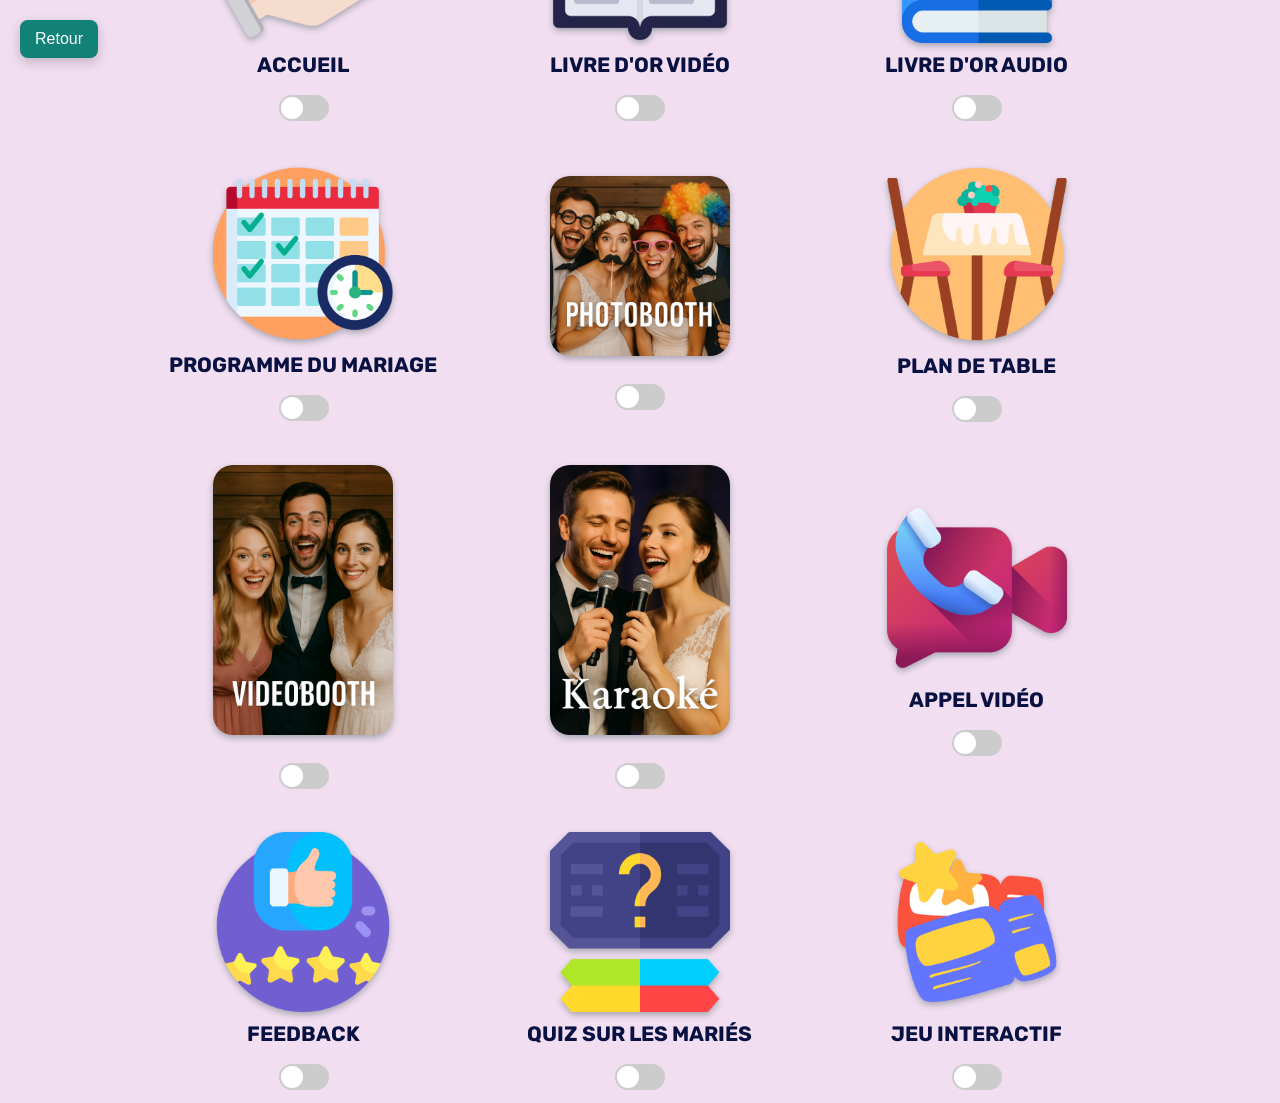
==== appli.html @ 7d237b03 "accueil partout" ====
<!DOCTYPE html>
<html lang="en">

<head>
    <meta charset="UTF-8">
    <meta name="viewport" content="width=device-width, initial-scale=1.0">
    <title>Applications</title>
    <!-- <link rel="stylesheet" href="./css/style_index.css"> -->
    <link rel="stylesheet" href="./css/style_appli.css">
    <link rel="stylesheet" href="./css/style_backbutton.css">
    <link href="https://fonts.googleapis.com/css2?family=Rubik:wght@400;600;700&display=swap" rel="stylesheet">
    <style>
        /* style_toggle.css */
    </style>
</head>

<body>

    <a class="back-button" href="index_hub.php" id="backbutton">
        Retour
    </a>
    <div class="container">
        <!-- Ligne du haut -->
        <div class="item">
            <a href="#" id="accueil-link" class="icon" target="_blank" data-module="accueil">
                <img src="./img/video-home.png" alt="Accueil">
                <h3>ACCUEIL</h3>
            </a>
            <input type="checkbox" class="toggle-switch" data-module="accueil" onchange="toggleModule(this)">
            <span class="status-label" id="status-accueil"></span>
        </div>
        <div class="item">
            <a href="https://vocalvideo.com/" id="option" class="icon" target="_blank" data-module="livreor">
                <img src="./img/livreor.png" alt="Livre d'or">
                <h3>LIVRE D'OR VIDÉO</h3>
            </a>
            <input type="checkbox" class="toggle-switch" data-module="livreor" onchange="toggleModule(this)">
            <span class="status-label" id="status-livreor"></span>
        </div>

        <div class="item">
            <a href="#" id="option" class="icon" target="_blank" data-module="livreoraudio">
                <img src="./img/livreoraudio.png" alt="Livre d'or audio">
                <h3>LIVRE D'OR AUDIO</h3>
            </a>
            <input type="checkbox" class="toggle-switch" data-module="livreoraudio" onchange="toggleModule(this)">
            <span class="status-label" id="status-livreoraudio"></span>
        </div>

        <div class="item">
            <a href="#" id="option" class="icon" target="_blank" data-module="programme">
                <img src="./img/timetable.png" alt="Programme">
                <h3>PROGRAMME DU MARIAGE</h3>
            </a>
            <input type="checkbox" class="toggle-switch" data-module="programme" onchange="toggleModule(this)">
            <span class="status-label" id="status-programme"></span>
        </div>


        <div class="item">
            <a href="https://www.simplebooth.com/" id="option" class="icon" target=" _blank" data-module="photo">
                <img src="./img/photobooth-ia.jpg" alt="Photobooth">
                <!-- <h3>PHOTOBOOTH</h3> -->
            </a>
            <input type="checkbox" class="toggle-switch" data-module="photo" onchange="toggleModule(this)">
            <span class="status-label" id="status-photo"></span>
        </div>

        <!-- Ligne du milieu -->
        <div class="item">
            <a href="#" id="option" class="icon" target="_blank" data-module="plan">
                <img src="./img/dinner-table.png" alt="Plan">
                <h3>PLAN DE TABLE</h3>
            </a>
            <input type="checkbox" class="toggle-switch" data-module="plan" onchange="toggleModule(this)">
            <span class="status-label" id="status-plan"></span>
        </div>

        <div class="item">
            <a href="https://www.loom.com/" id="option" class="icon" target="_blank" data-module="video">
                <img src="./img/videobooth-ia.jpg" alt="Videobooth">
                <!-- <h3>VIDEOBOOTH</h3> -->
            </a>
            <input type="checkbox" class="toggle-switch" data-module="video" onchange="toggleModule(this)">
            <span class="status-label" id="status-video"></span>
        </div>

        <div class="item">
            <a href="https://www.karafun.fr/" id="option" class="icon" target="_blank" data-module="karaoke">
                <img src="./img/karaoke-ia.jpg" alt="Karaoke">
                <!-- <h3>KARAOKE</h3> -->
            </a>
            <input type="checkbox" class="toggle-switch" data-module="karaoke" onchange="toggleModule(this)">
            <span class="status-label" id="status-karaoke"></span>
        </div>
        <!-- Ligne du bas -->
        <div class="item">
            <a href="https://www.zoom.com/fr" id="option" class="icon" target="_blank" data-module="facetime">
                <img src="./img/facetime.png" alt="facetime">
                <h3>APPEL VIDÉO</h3>
            </a>
            <input type="checkbox" class="toggle-switch" data-module="facetime" onchange="toggleModule(this)">
            <span class="status-label" id="status-facetime"></span>
        </div>

        <div class="item">
            <a href="https://www.slido.com/fr" id="option" class="icon" target="_blank" data-module="feedback">
                <img src="./img/feedback.png" alt="Feedback">
                <h3>FEEDBACK</h3>
            </a>
            <input type="checkbox" class="toggle-switch" data-module="feedback" onchange="toggleModule(this)">
            <span class="status-label" id="status-feedback"></span>
        </div>

        <div class="item">
            <a href="#" id="option" class="icon" target="_blank" data-module="quiz">
                <img src="./img/quiz.png" alt="Quiz">
                <h3>QUIZ SUR LES MARIÉS</h3>
            </a>
            <input type="checkbox" class="toggle-switch" data-module="quiz" onchange="toggleModule(this)">
            <span class="status-label" id="status-quiz"></span>
        </div>

        <div class="item">
            <a href="#" id="option" class="icon" target="_blank" data-module="tombola">
                <img src="./img/tombola.png" alt="Spin">
                <h3>JEU INTERACTIF</h3>
            </a>
            <input type="checkbox" class="toggle-switch" data-module="tombola" onchange="toggleModule(this)">
            <span class="status-label" id="status-tombola"></span>
        </div>
    </div>

    <script src="./js/scriptDisabled.js"></script>
</body>

</html>
---- css/style_index.css ----
body {
    display: flex;
    height: 100vh;
    margin: 0;
    justify-content: center;
    align-items: center;
    background: #e6f7f5;
    font-family: 'Segoe UI', Tahoma, Geneva, Verdana, sans-serif;
}

.container {
    display: grid;
    grid-template-columns: repeat(2, 300px);
    grid-template-rows: repeat(2, 300px);
    gap: 40px;
    width: max-content;
    padding: 20px 0;
    justify-content: center;
    padding-top: 100px;
}


.icon {
    position: relative;
    /* pour positionner le pseudo-élément */
    overflow: hidden;
    /* pour ne pas que la brillance dépasse */
    background: white;
    border-radius: 20px;
    box-shadow: 0 8px 20px rgba(18, 130, 119, 0.15);
    text-align: center;
    padding: 20px;
    transition: transform 0.3s ease, box-shadow 0.3s ease;
    cursor: pointer;
    user-select: none;
    display: flex;
    flex-direction: column;
    justify-content: center;
    align-items: center;
    width: 300px;
    height: 300px;
    box-sizing: border-box;
}

/* Éclat lumineux animé */
.icon::after {
    content: '';
    position: absolute;
    top: -50%;
    left: -50%;
    width: 200%;
    height: 200%;
    background: linear-gradient(120deg,
            rgba(255, 255, 255, 0) 0%,
            rgba(255, 255, 255, 0.2) 50%,
            rgba(255, 255, 255, 0) 100%);
    transform: rotate(25deg);
    animation: shimmer 3s infinite;
    pointer-events: none;
    /* pour ne pas bloquer les clics */
}

@keyframes shimmer {
    0% {
        transform: translateX(-100%) rotate(25deg);
    }

    100% {
        transform: translateX(100%) rotate(25deg);
    }
}



.icon {
    background: white;
    border-radius: 20px;
    box-shadow: 0 8px 20px rgba(18, 130, 119, 0.15);
    text-align: center;
    padding: 20px;
    transition: transform 0.3s ease, box-shadow 0.3s ease;
    cursor: pointer;
    user-select: none;
    display: flex;
    flex-direction: column;
    justify-content: center;
    align-items: center;
    width: 300px;
    height: 300px;
    box-sizing: border-box;
}

.icon:hover {
    transform: translateY(-10px);
    opacity : 0.94;
    box-shadow: 0 20px 40px rgba(18, 130, 119, 0.3);
}

.icon img {
    width: 250px;
    height: auto;
    object-fit: contain;
    margin-bottom: 10px;
    filter: drop-shadow(0 3px 3px rgba(0, 41, 37, 0.3));
    border-radius: 20px;
}

.icon h3 {
    font-weight: 700;
    font-size: 1.3rem;
    color: #128277;
    margin: 0;
}

#wedding,
#bapteme,
#company,
#birthday,
#video-chat,
#karaoke,
#photobooth,
#videobooth {
    text-decoration: none;
    display: flex;
    color: inherit;
    width: 100%;
    height: 100%;
}


#admin-access {
    position: fixed;
    bottom: 10px;
    right: 10px;
}

#admin-access button {
    background-color: #c3c8ce;
    font-family: 'Rubik', sans-serif;
    font-size: 0.7rem;
    border: 2px solid #494d50;
    /* bordure douce */
    border-radius: 8px;
    box-shadow: 0 4px 8px rgba(122, 138, 153, 0.4);
    /* ombre portée légère */
    padding: 6px 12px;
    cursor: pointer;
}

#toplink {
    position: absolute;
    top: 20px;
    width: 100%;
    text-align: center;
    z-index: 10;
}

#toplink a {
    font-size: 1rem;
    font-weight: 600;
    color: #128277;
    text-decoration: none;
    background-color: #ffffff;
    border: 2px solid #128277;
    padding: 10px 20px;
    border-radius: 12px;
    box-shadow: 0 4px 8px rgba(18, 130, 119, 0.2);
    transition: background-color 0.3s ease, color 0.3s ease;
}

#toplink a:hover {
    background-color: #128277;
    color: #ffffff;
}

a.disabled {
    pointer-events: none;
    opacity: 0.4;
    filter: grayscale(100%);
    cursor: not-allowed;
    transform: none;
}
---- css/style_appli.css ----
body {
    display: flex;
    height: 100vh;
    margin: 0;
    justify-content: center;
    align-items: center;
    font-family: 'Segoe UI', Tahoma, Geneva, Verdana, sans-serif;
    position: relative;
    overflow: auto;
    /* scroll si dépassement vertical */
    background: #f1def0;
    padding: 20px;
    /* pour ne pas coller aux bords */
}

.container {
    display: grid;
    grid-template-columns: repeat(3, 1fr);
    /* 3 colonnes */
    grid-auto-rows: auto;
    gap: 25px 30px;
    /* espace vertical et horizontal */
    padding: 10px;
    justify-content: center;
    align-items: center;
    max-width: 1000px;
    /* max largeur pour éviter étirement */
    width: 100%;
    box-sizing: border-box;
}

/* Contenu de chaque cellule */
.item {
    display: flex;
    flex-direction: column;
    justify-content: center;
    align-items: center;
    position: relative;
}

/* Style des icônes */
.icon {
    background: none;
    border-radius: 20px;
    text-align: center;
    padding: 15px;
    transition: transform 0.3s ease, box-shadow 0.3s ease;
    cursor: pointer;
    user-select: none;
    display: flex;
    flex-direction: column;
    justify-content: center;
    align-items: center;
    width: 220px;
    /* largeur réduite */
    height: 220px;
    /* hauteur réduite */
    box-sizing: border-box;
}

.icon:hover {
    transform: scale(1.05);
}

.icon img {
    width: 180px;
    /* réduit proportionnellement */
    height: auto;
    object-fit: contain;
    margin-bottom: 10px;
    filter: drop-shadow(0 3px 3px rgba(0, 41, 37, 0.3));
    border-radius: 20px;
    animation: float 3s ease-in-out infinite;
}

@keyframes float {
    0% {
        transform: translateY(0) rotate(0deg);
    }

    50% {
        transform: translateY(-5px) rotate(1deg);
    }

    100% {
        transform: translateY(0) rotate(0deg);
    }
}

.icon h3 {
    font-weight: 700;
    font-size: 1.3rem;
    color: #081141;
    margin: 0;
    font-family: 'Rubik', sans-serif;
    text-align: center;
}

#option,
#accueil-link {
    text-decoration: none;
    display: flex;
    color: inherit;
    width: 100%;
    height: 100%;
}

.tick {
    position: absolute;
    top: 10px;
    width: 24px;
    height: 24px;
    background-image: url('../img/tick.png');
    /* une image tick verte transparente */
    background-size: contain;
    background-repeat: no-repeat;
    display: none;
    /* caché par défaut */
}

.item {
    position: relative;
    /* important pour positionner le tick par rapport à l’item */
}

.tick-left {
    left: 10px;
}

.tick-right {
    right: 10px;
}

a.clicked {
    pointer-events: none;
    /* Désactive les clics */
    opacity: 0.6;
    /* Atténue visuellement */
    cursor: default;
    /* Change le curseur */
    filter: grayscale(70%);
    /* Optionnel : effet désactivé */
    transform: scale(0.98);
    /* Optionnel : léger effet de clic */
}

.switch {
    position: relative;
    display: inline-block;
    width: 50px;
    height: 25px;
}

.switch input {
    opacity: 0;
    width: 0;
    height: 0;
}

.slider {
    position: absolute;
    cursor: pointer;
    top: 0;
    left: 0;
    right: 0;
    bottom: 0;
    background-color: #ccc;
    transition: .3s;
    border-radius: 25px;
}

.slider:before {
    position: absolute;
    content: "";
    height: 19px;
    width: 19px;
    left: 3px;
    bottom: 3px;
    background-color: white;
    transition: .3s;
    border-radius: 50%;
}

input:checked+.slider {
    background-color: #4CAF50;
}

input:checked+.slider:before {
    transform: translateX(24px);
}

.status-label {
    font-size: 0.9em;
    font-weight: bold;
}

a.disabled {
    pointer-events: none;
    opacity: 0.4;
    filter: grayscale(100%);
    cursor: not-allowed;
    transform: none;
}


.toggle-container {
    display: flex;
    align-items: center;
    gap: 10px;
    margin-top: 10px;
}

.toggle-switch {
    position: relative;
    width: 50px;
    height: 26px;
    -webkit-appearance: none;
    -moz-appearance: none;
    appearance: none;
    background: #ccc;
    outline: none;
    border-radius: 30px;
    transition: background 0.3s;
    cursor: pointer;
}

.toggle-switch:checked {
    background: #4CAF50;
}

.toggle-switch::before {
    content: "";
    position: absolute;
    width: 22px;
    height: 22px;
    border-radius: 50%;
    top: 2px;
    left: 2px;
    background: white;
    transition: transform 0.3s;
}

.toggle-switch:checked::before {
    transform: translateX(24px);
}
---- css/style_backbutton.css ----
.back-button {
    position: absolute;
    top: 20px;
    left: 20px;
    background-color: #128277;
    color: white;
    border: none;
    padding: 10px 15px;
    font-size: 16px;
    border-radius: 8px;
    cursor: pointer;
    display: flex;
    align-items: center;
    gap: 8px;
    box-shadow: 0 4px 12px rgba(0, 0, 0, 0.2);
    transition: background-color 0.3s ease;
    text-decoration: none;
}

.back-button:hover {
    background-color: #0e6658;
}
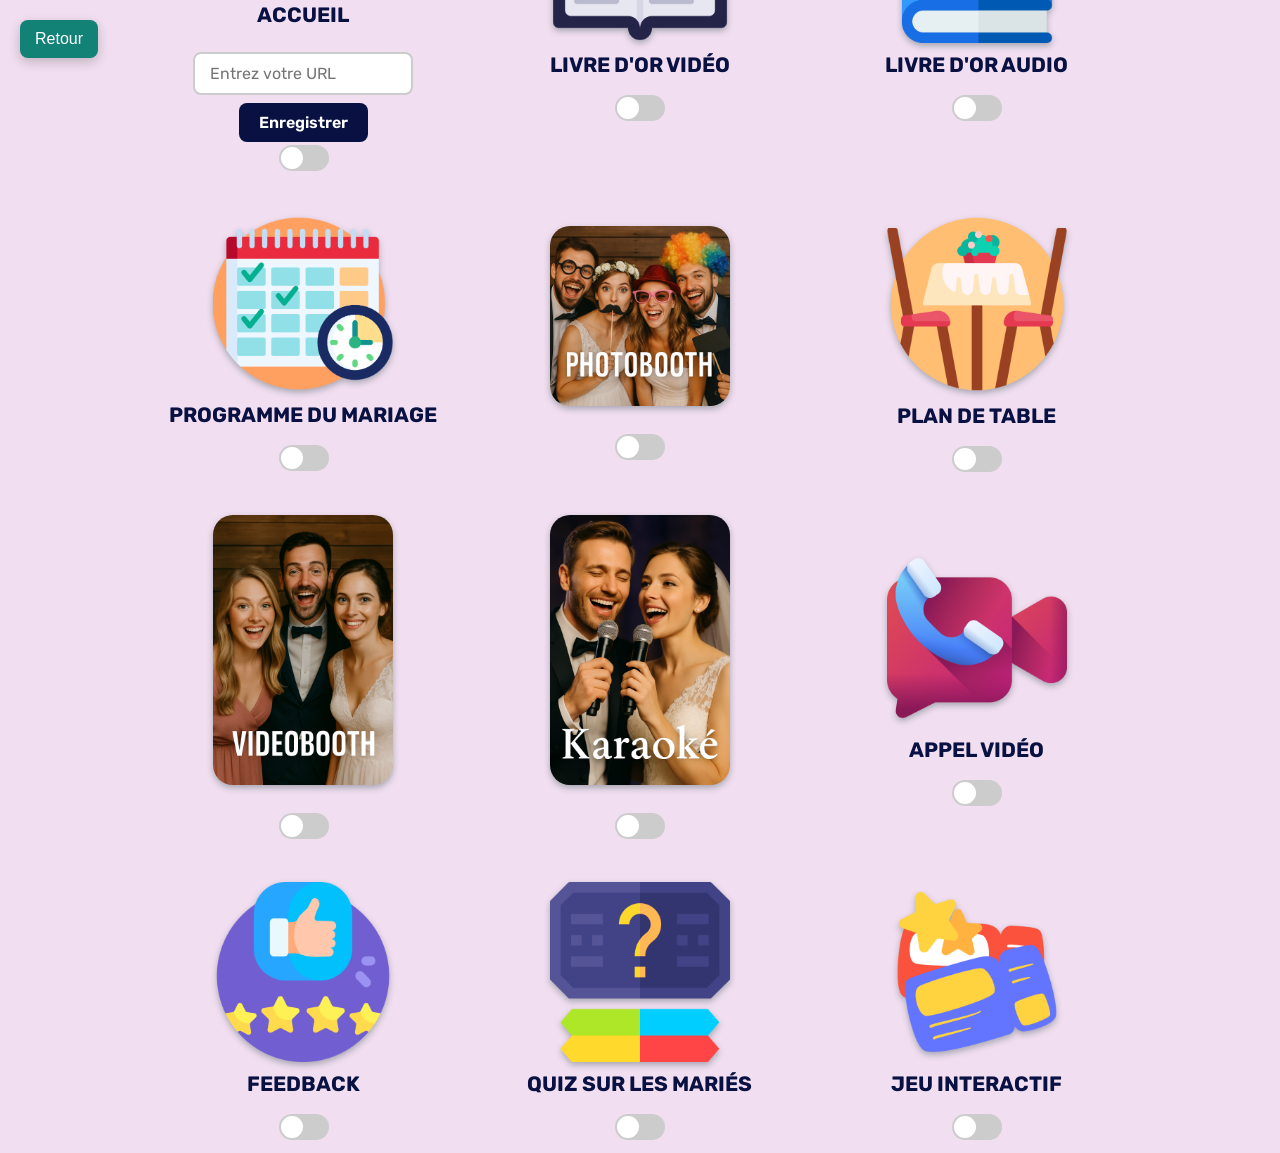
==== commit cd8cbb2d: "url dynamique" ====
--- a/appli.html
+++ b/appli.html
@@ -26,6 +26,9 @@
                 <img src="./img/video-home.png" alt="Accueil">
                 <h3>ACCUEIL</h3>
             </a>
+            <!-- Input pour changer dynamiquement le lien -->
+            <input type="text" id="input-url" placeholder="Entrez votre URL" oninput="updateAccueilLink(this)" />
+            <button id="save-btn">Enregistrer</button>
             <input type="checkbox" class="toggle-switch" data-module="accueil" onchange="toggleModule(this)">
             <span class="status-label" id="status-accueil"></span>
         </div>
@@ -132,6 +135,8 @@
     </div>
 
     <script src="./js/scriptDisabled.js"></script>
+    <script src="./js/scriptURLFront.js"></script>
+    <script src="./js/scriptURLBack.js"></script>
 </body>
 
 </html>
--- a/css/style_appli.css
+++ b/css/style_appli.css
@@ -242,4 +242,46 @@
 
 .toggle-switch:checked::before {
     transform: translateX(24px);
+}
+
+#input-url {
+    padding: 10px 15px;
+    width: 220px;
+    font-size: 1rem;
+    border: 2px solid #ccc;
+    border-radius: 8px;
+    outline: none;
+    transition: border-color 0.3s, box-shadow 0.3s;
+    font-family: 'Rubik', sans-serif;
+    margin-top: 10px;
+    margin-bottom: 8px;
+    box-sizing: border-box;
+}
+
+#input-url:focus {
+    border-color: #081141;
+    box-shadow: 0 0 6px rgba(8, 17, 65, 0.3);
+}
+
+#save-btn {
+    padding: 10px 20px;
+    font-size: 1rem;
+    font-weight: 600;
+    color: white;
+    background-color: #081141;
+    border: none;
+    border-radius: 8px;
+    cursor: pointer;
+    transition: background-color 0.3s, transform 0.2s;
+    font-family: 'Rubik', sans-serif;
+}
+
+#save-btn:hover {
+    background-color: #293271;
+    transform: translateY(-2px);
+}
+
+#save-btn:active {
+    transform: scale(0.98);
+    background-color: #1b1f4a;
 }
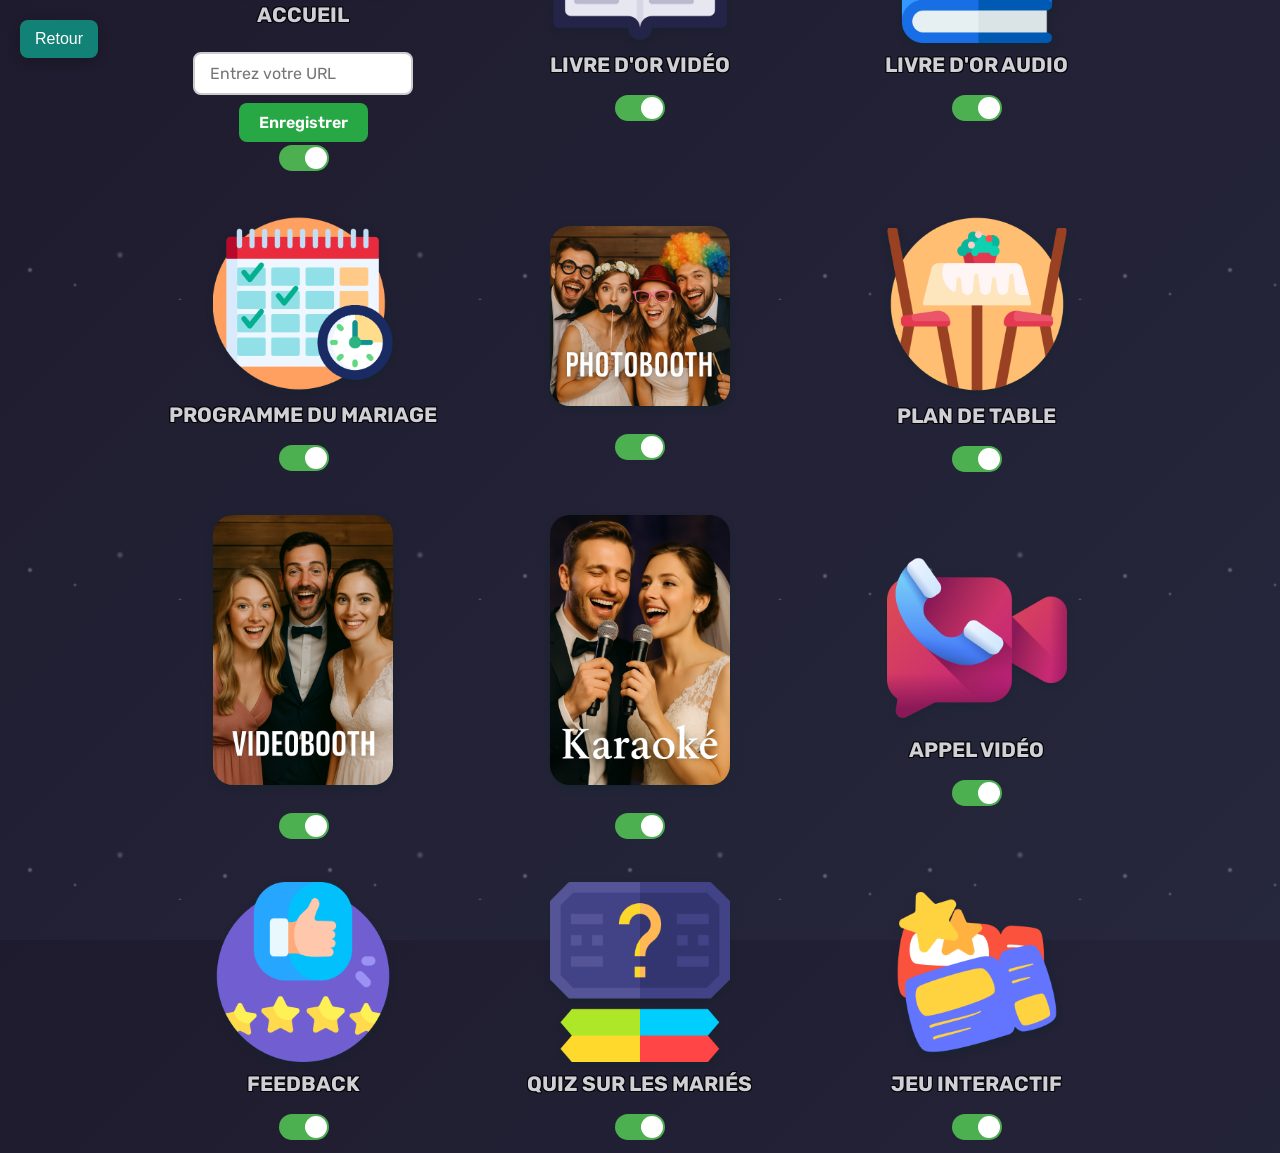
==== commit 1e53818a: "cohérence entre url save btn et checkbox" ====
--- a/appli.html
+++ b/appli.html
@@ -27,8 +27,9 @@
                 <h3>ACCUEIL</h3>
             </a>
             <!-- Input pour changer dynamiquement le lien -->
-            <input type="text" id="input-url" placeholder="Entrez votre URL" oninput="updateAccueilLink(this)" />
-            <button id="save-btn">Enregistrer</button>
+            <input type="text" class="input-url" data-module="accueil" placeholder="Entrez votre URL"
+                oninput="updateAccueilLink(this)" />
+            <button class="save-btn" data-module="accueil">Enregistrer</button>
             <input type="checkbox" class="toggle-switch" data-module="accueil" onchange="toggleModule(this)">
             <span class="status-label" id="status-accueil"></span>
         </div>
--- a/css/style_index.css
+++ b/css/style_index.css
@@ -1,36 +1,82 @@
+/* style_index.css */
+
 body {
     display: flex;
     height: 100vh;
     margin: 0;
     justify-content: center;
     align-items: center;
-    background: #e6f7f5;
     font-family: 'Segoe UI', Tahoma, Geneva, Verdana, sans-serif;
+    position: relative;
+    overflow: hidden;
+    background: linear-gradient(90deg, #0a0a0a 0%, #1a1a1a 25%, #0a0a0a 50%, #1a1a1a 75%, #0a0a0a 100%);
+    background-size: 200% 100%;
+    animation: moveBg 10s linear infinite;
+}
+
+/* Animation du dégradé */
+@keyframes moveBg {
+    0% {
+        background-position: 0% 100%;
+    }
+
+    100% {
+        background-position: 0% 0%;
+    }
+}
+
+
+/* Particules scintillantes en fond */
+body::before {
+    content: '';
+    position: absolute;
+    top: 0;
+    left: 0;
+    right: 0;
+    bottom: 0;
+    pointer-events: none;
+    z-index: 0;
+    opacity: 0.5;
+    background-image:
+        radial-gradient(3px 3px at 10% 90%, rgba(255, 255, 255, 0.6), transparent),
+        radial-gradient(2px 2px at 25% 95%, rgba(255, 255, 255, 0.5), transparent),
+        radial-gradient(4px 4px at 40% 85%, rgba(255, 255, 255, 0.4), transparent),
+        radial-gradient(2px 2px at 60% 100%, rgba(255, 255, 255, 0.6), transparent),
+        radial-gradient(3px 3px at 75% 92%, rgba(255, 255, 255, 0.5), transparent),
+        radial-gradient(2px 2px at 90% 98%, rgba(255, 255, 255, 0.7), transparent);
+    background-repeat: repeat;
+    background-size: 300px 300px;
+    animation: sparkle 15s linear infinite;
+}
+
+@keyframes sparkle {
+    0% {
+        transform: translateY(100px);
+    }
+
+    100% {
+        transform: translateY(-200px);
+    }
 }
 
 .container {
     display: grid;
     grid-template-columns: repeat(2, 300px);
     grid-template-rows: repeat(2, 300px);
-    gap: 40px;
+    gap: 100px;
+    padding-top: 100px;
+    justify-content: center;
     width: max-content;
-    padding: 20px 0;
-    justify-content: center;
-    padding-top: 100px;
+    margin: 0 auto;
 }
 
-
+/* Suppression du fond blanc et de la brillance */
 .icon {
-    position: relative;
-    /* pour positionner le pseudo-élément */
-    overflow: hidden;
-    /* pour ne pas que la brillance dépasse */
-    background: white;
+    background: none;
     border-radius: 20px;
-    box-shadow: 0 8px 20px rgba(18, 130, 119, 0.15);
     text-align: center;
     padding: 20px;
-    transition: transform 0.3s ease, box-shadow 0.3s ease;
+    transition: transform 0.3s ease;
     cursor: pointer;
     user-select: none;
     display: flex;
@@ -40,62 +86,15 @@
     width: 300px;
     height: 300px;
     box-sizing: border-box;
-}
-
-/* Éclat lumineux animé */
-.icon::after {
-    content: '';
-    position: absolute;
-    top: -50%;
-    left: -50%;
-    width: 200%;
-    height: 200%;
-    background: linear-gradient(120deg,
-            rgba(255, 255, 255, 0) 0%,
-            rgba(255, 255, 255, 0.2) 50%,
-            rgba(255, 255, 255, 0) 100%);
-    transform: rotate(25deg);
-    animation: shimmer 3s infinite;
-    pointer-events: none;
-    /* pour ne pas bloquer les clics */
-}
-
-@keyframes shimmer {
-    0% {
-        transform: translateX(-100%) rotate(25deg);
-    }
-
-    100% {
-        transform: translateX(100%) rotate(25deg);
-    }
-}
-
-
-
-.icon {
-    background: white;
-    border-radius: 20px;
-    box-shadow: 0 8px 20px rgba(18, 130, 119, 0.15);
-    text-align: center;
-    padding: 20px;
-    transition: transform 0.3s ease, box-shadow 0.3s ease;
-    cursor: pointer;
-    user-select: none;
-    display: flex;
-    flex-direction: column;
-    justify-content: center;
-    align-items: center;
-    width: 300px;
-    height: 300px;
-    box-sizing: border-box;
+    position: relative;
 }
 
 .icon:hover {
-    transform: translateY(-10px);
-    opacity : 0.94;
-    box-shadow: 0 20px 40px rgba(18, 130, 119, 0.3);
+    transform: scale(1.05);
+    opacity: 0.94;
 }
 
+/* Images avec effet flottant */
 .icon img {
     width: 250px;
     height: auto;
@@ -103,48 +102,44 @@
     margin-bottom: 10px;
     filter: drop-shadow(0 3px 3px rgba(0, 41, 37, 0.3));
     border-radius: 20px;
+    animation: float 3s ease-in-out infinite;
 }
 
+/* Animation de flottement */
+@keyframes float {
+    0% {
+        transform: translateY(0) rotate(0deg);
+    }
+
+    50% {
+        transform: translateY(-5px) rotate(1deg);
+    }
+
+    100% {
+        transform: translateY(0) rotate(0deg);
+    }
+}
+
+/* Texte lisible avec ombre portée */
 .icon h3 {
     font-weight: 700;
     font-size: 1.3rem;
-    color: #128277;
+    color: #eeeeee;
     margin: 0;
+    font-family: 'Rubik', sans-serif;
+    text-align: center;
 }
 
+/* Liens pleins */
 #wedding,
 #bapteme,
 #company,
-#birthday,
-#video-chat,
-#karaoke,
-#photobooth,
-#videobooth {
+#birthday {
     text-decoration: none;
     display: flex;
     color: inherit;
     width: 100%;
     height: 100%;
-}
-
-
-#admin-access {
-    position: fixed;
-    bottom: 10px;
-    right: 10px;
-}
-
-#admin-access button {
-    background-color: #c3c8ce;
-    font-family: 'Rubik', sans-serif;
-    font-size: 0.7rem;
-    border: 2px solid #494d50;
-    /* bordure douce */
-    border-radius: 8px;
-    box-shadow: 0 4px 8px rgba(122, 138, 153, 0.4);
-    /* ombre portée légère */
-    padding: 6px 12px;
-    cursor: pointer;
 }
 
 #toplink {
@@ -158,10 +153,10 @@
 #toplink a {
     font-size: 1rem;
     font-weight: 600;
-    color: #128277;
+    color: #000000;
     text-decoration: none;
     background-color: #ffffff;
-    border: 2px solid #128277;
+    border: 2px solid #000000;
     padding: 10px 20px;
     border-radius: 12px;
     box-shadow: 0 4px 8px rgba(18, 130, 119, 0.2);
@@ -169,14 +164,6 @@
 }
 
 #toplink a:hover {
-    background-color: #128277;
+    background-color: #000000;
     color: #ffffff;
-}
-
-a.disabled {
-    pointer-events: none;
-    opacity: 0.4;
-    filter: grayscale(100%);
-    cursor: not-allowed;
-    transform: none;
 }
--- a/css/style_appli.css
+++ b/css/style_appli.css
@@ -6,11 +6,57 @@
     align-items: center;
     font-family: 'Segoe UI', Tahoma, Geneva, Verdana, sans-serif;
     position: relative;
-    overflow: auto;
-    /* scroll si dépassement vertical */
-    background: #f1def0;
+    overflow: hidden;
+    background: linear-gradient(135deg, #1f1b2e, #2a2f45);
     padding: 20px;
     /* pour ne pas coller aux bords */
+    background-size: 200% 100%;
+    animation: moveBg 10s linear infinite;
+}
+
+/* Animation du dégradé */
+@keyframes moveBg {
+    0% {
+        background-position: 0% 100%;
+    }
+
+    100% {
+        background-position: 0% 0%;
+    }
+}
+
+
+/* Particules scintillantes en fond */
+body::before {
+    content: '';
+    position: absolute;
+    top: 0;
+    left: 0;
+    right: 0;
+    bottom: 0;
+    pointer-events: none;
+    z-index: 0;
+    opacity: 0.5;
+    background-image:
+        radial-gradient(3px 3px at 10% 90%, rgba(255, 255, 255, 0.7), transparent),
+        radial-gradient(2px 2px at 25% 95%, rgba(255, 255, 255, 0.6), transparent),
+        radial-gradient(4px 4px at 40% 85%, rgba(255, 255, 255, 0.5), transparent),
+        radial-gradient(2px 2px at 60% 100%, rgba(255, 255, 255, 0.6), transparent),
+        radial-gradient(3px 3px at 75% 92%, rgba(255, 255, 255, 0.7), transparent),
+        radial-gradient(2px 2px at 90% 98%, rgba(255, 255, 255, 0.6), transparent);
+    background-repeat: repeat;
+    background-size: 300px 300px;
+    animation: sparkle 15s linear infinite;
+}
+
+@keyframes sparkle {
+    0% {
+        transform: translateY(100px);
+    }
+
+    100% {
+        transform: translateY(-200px);
+    }
 }
 
 .container {
@@ -90,10 +136,16 @@
 .icon h3 {
     font-weight: 700;
     font-size: 1.3rem;
-    color: #081141;
+    color: #eeeef1;
     margin: 0;
     font-family: 'Rubik', sans-serif;
     text-align: center;
+    text-shadow:
+        -1px -1px 0 #000,
+        1px -1px 0 #000,
+        -1px 1px 0 #000,
+        1px 1px 0 #000;
+    opacity: 0.85;
 }
 
 #option,
@@ -194,6 +246,8 @@
     font-weight: bold;
 }
 
+input.disabled,
+button.disabled,
 a.disabled {
     pointer-events: none;
     opacity: 0.4;
@@ -244,7 +298,7 @@
     transform: translateX(24px);
 }
 
-#input-url {
+.input-url {
     padding: 10px 15px;
     width: 220px;
     font-size: 1rem;
@@ -258,17 +312,17 @@
     box-sizing: border-box;
 }
 
-#input-url:focus {
+.input-url:focus {
     border-color: #081141;
     box-shadow: 0 0 6px rgba(8, 17, 65, 0.3);
 }
 
-#save-btn {
+.save-btn {
     padding: 10px 20px;
     font-size: 1rem;
     font-weight: 600;
     color: white;
-    background-color: #081141;
+    background-color: #28a745;
     border: none;
     border-radius: 8px;
     cursor: pointer;
@@ -276,12 +330,12 @@
     font-family: 'Rubik', sans-serif;
 }
 
-#save-btn:hover {
-    background-color: #293271;
+.save-btn:hover {
+    background-color: #3ac85c;
     transform: translateY(-2px);
 }
 
-#save-btn:active {
+.save-btn:active {
     transform: scale(0.98);
-    background-color: #1b1f4a;
+    background-color: #208838;
 }
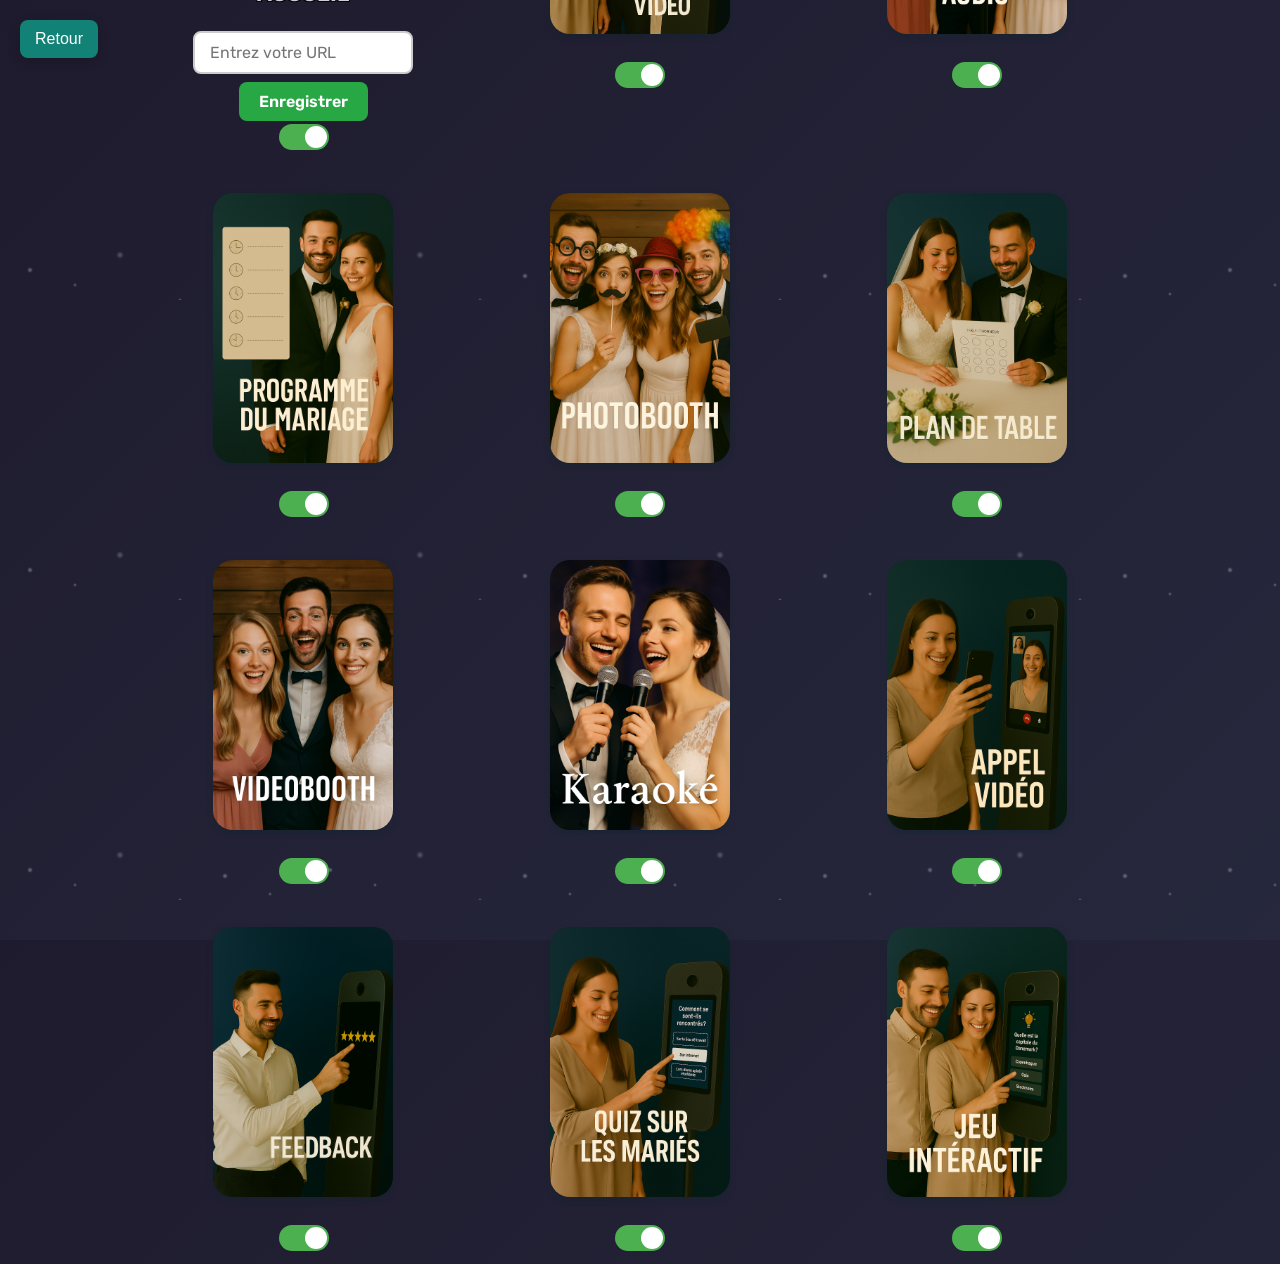
==== commit f531565f: "cohérence" ====
--- a/appli.html
+++ b/appli.html
@@ -27,16 +27,16 @@
                 <h3>ACCUEIL</h3>
             </a>
             <!-- Input pour changer dynamiquement le lien -->
-            <input type="text" class="input-url" data-module="accueil" placeholder="Entrez votre URL"
-                oninput="updateAccueilLink(this)" />
-            <button class="save-btn" data-module="accueil">Enregistrer</button>
+            <input type="text" id="input-url-accueil" class="input-url" data-module="accueil"
+                placeholder="Entrez votre URL" oninput="updateAccueilLink(this)" />
+            <button id="save-btn-accueil"class="save-btn" data-module="accueil">Enregistrer</button>
             <input type="checkbox" class="toggle-switch" data-module="accueil" onchange="toggleModule(this)">
             <span class="status-label" id="status-accueil"></span>
         </div>
         <div class="item">
             <a href="https://vocalvideo.com/" id="option" class="icon" target="_blank" data-module="livreor">
                 <img src="./img/livreor.png" alt="Livre d'or">
-                <h3>LIVRE D'OR VIDÉO</h3>
+                <!-- <h3>LIVRE D'OR VIDÉO</h3> -->
             </a>
             <input type="checkbox" class="toggle-switch" data-module="livreor" onchange="toggleModule(this)">
             <span class="status-label" id="status-livreor"></span>
@@ -45,7 +45,7 @@
         <div class="item">
             <a href="#" id="option" class="icon" target="_blank" data-module="livreoraudio">
                 <img src="./img/livreoraudio.png" alt="Livre d'or audio">
-                <h3>LIVRE D'OR AUDIO</h3>
+                <!-- <h3>LIVRE D'OR AUDIO</h3> -->
             </a>
             <input type="checkbox" class="toggle-switch" data-module="livreoraudio" onchange="toggleModule(this)">
             <span class="status-label" id="status-livreoraudio"></span>
@@ -54,7 +54,7 @@
         <div class="item">
             <a href="#" id="option" class="icon" target="_blank" data-module="programme">
                 <img src="./img/timetable.png" alt="Programme">
-                <h3>PROGRAMME DU MARIAGE</h3>
+                <!-- <h3>PROGRAMME DU MARIAGE</h3> -->
             </a>
             <input type="checkbox" class="toggle-switch" data-module="programme" onchange="toggleModule(this)">
             <span class="status-label" id="status-programme"></span>
@@ -74,7 +74,7 @@
         <div class="item">
             <a href="#" id="option" class="icon" target="_blank" data-module="plan">
                 <img src="./img/dinner-table.png" alt="Plan">
-                <h3>PLAN DE TABLE</h3>
+                <!-- <h3>PLAN DE TABLE</h3> -->
             </a>
             <input type="checkbox" class="toggle-switch" data-module="plan" onchange="toggleModule(this)">
             <span class="status-label" id="status-plan"></span>
@@ -101,7 +101,7 @@
         <div class="item">
             <a href="https://www.zoom.com/fr" id="option" class="icon" target="_blank" data-module="facetime">
                 <img src="./img/facetime.png" alt="facetime">
-                <h3>APPEL VIDÉO</h3>
+                <!-- <h3>APPEL VIDÉO</h3> -->
             </a>
             <input type="checkbox" class="toggle-switch" data-module="facetime" onchange="toggleModule(this)">
             <span class="status-label" id="status-facetime"></span>
@@ -110,7 +110,7 @@
         <div class="item">
             <a href="https://www.slido.com/fr" id="option" class="icon" target="_blank" data-module="feedback">
                 <img src="./img/feedback.png" alt="Feedback">
-                <h3>FEEDBACK</h3>
+                <!-- <h3>FEEDBACK</h3> -->
             </a>
             <input type="checkbox" class="toggle-switch" data-module="feedback" onchange="toggleModule(this)">
             <span class="status-label" id="status-feedback"></span>
@@ -119,7 +119,7 @@
         <div class="item">
             <a href="#" id="option" class="icon" target="_blank" data-module="quiz">
                 <img src="./img/quiz.png" alt="Quiz">
-                <h3>QUIZ SUR LES MARIÉS</h3>
+                <!-- <h3>QUIZ SUR LES MARIÉS</h3> -->
             </a>
             <input type="checkbox" class="toggle-switch" data-module="quiz" onchange="toggleModule(this)">
             <span class="status-label" id="status-quiz"></span>
@@ -128,7 +128,7 @@
         <div class="item">
             <a href="#" id="option" class="icon" target="_blank" data-module="tombola">
                 <img src="./img/tombola.png" alt="Spin">
-                <h3>JEU INTERACTIF</h3>
+                <!-- <h3>JEU INTERACTIF</h3> -->
             </a>
             <input type="checkbox" class="toggle-switch" data-module="tombola" onchange="toggleModule(this)">
             <span class="status-label" id="status-tombola"></span>
--- a/css/style_index.css
+++ b/css/style_index.css
@@ -166,4 +166,23 @@
 #toplink a:hover {
     background-color: #000000;
     color: #ffffff;
+}
+
+#transition-overlay {
+    position: fixed;
+    top: 0;
+    left: 0;
+    width: 100vw;
+    height: 100vh;
+    background: white;
+    /* ou noir, ou autre */
+    z-index: 9999;
+    pointer-events: none;
+    opacity: 0;
+    transition: opacity 0.5s ease;
+}
+
+#transition-overlay.active {
+    opacity: 1;
+    pointer-events: all;
 }
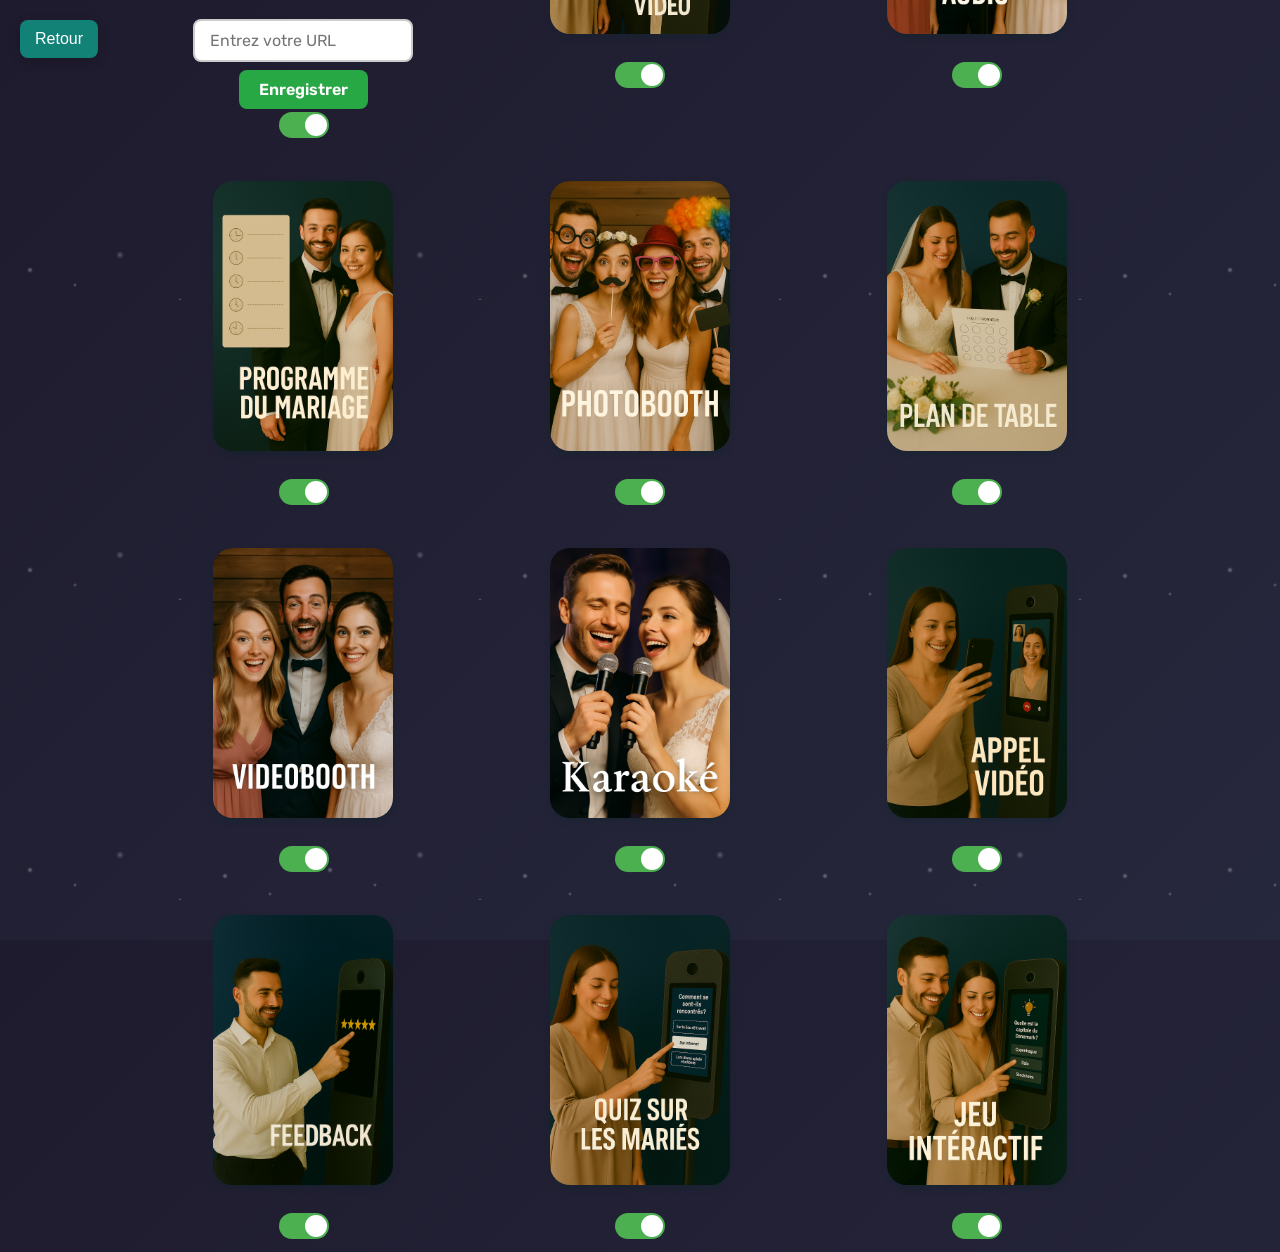
==== commit 18867d11: "cohérence" ====
--- a/appli.html
+++ b/appli.html
@@ -24,7 +24,7 @@
         <div class="item">
             <a href="#" id="accueil-link" class="icon" target="_blank" data-module="accueil">
                 <img src="./img/video-home.png" alt="Accueil">
-                <h3>ACCUEIL</h3>
+                <!-- <h3>ACCUEIL</h3> -->
             </a>
             <!-- Input pour changer dynamiquement le lien -->
             <input type="text" id="input-url-accueil" class="input-url" data-module="accueil"
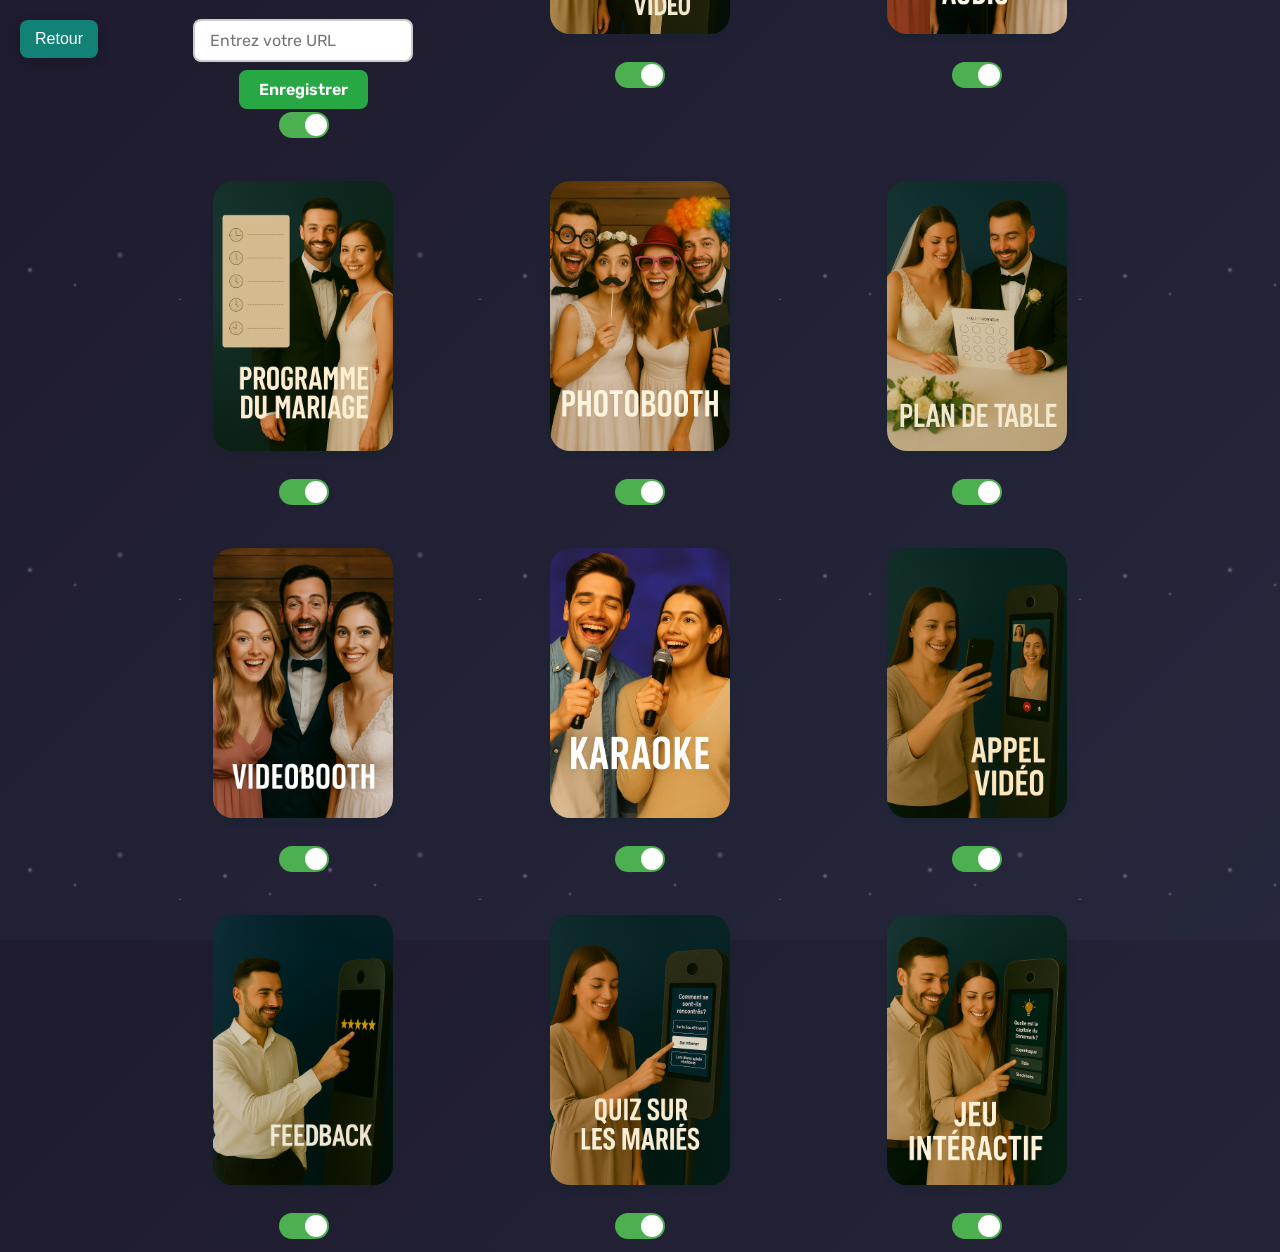
==== commit 0ffaa525: "tout est cohérent" ====
--- a/appli.html
+++ b/appli.html
@@ -29,7 +29,7 @@
             <!-- Input pour changer dynamiquement le lien -->
             <input type="text" id="input-url-accueil" class="input-url" data-module="accueil"
                 placeholder="Entrez votre URL" oninput="updateAccueilLink(this)" />
-            <button id="save-btn-accueil"class="save-btn" data-module="accueil">Enregistrer</button>
+            <button id="save-btn-accueil" class="save-btn" data-module="accueil">Enregistrer</button>
             <input type="checkbox" class="toggle-switch" data-module="accueil" onchange="toggleModule(this)">
             <span class="status-label" id="status-accueil"></span>
         </div>
@@ -91,7 +91,7 @@
 
         <div class="item">
             <a href="https://www.karafun.fr/" id="option" class="icon" target="_blank" data-module="karaoke">
-                <img src="./img/karaoke-ia.jpg" alt="Karaoke">
+                <img src="./img/karaoke-ia(1).png" alt="Karaoke">
                 <!-- <h3>KARAOKE</h3> -->
             </a>
             <input type="checkbox" class="toggle-switch" data-module="karaoke" onchange="toggleModule(this)">
--- a/css/style_index.css
+++ b/css/style_index.css
@@ -174,7 +174,7 @@
     left: 0;
     width: 100vw;
     height: 100vh;
-    background: white;
+    background: black;
     /* ou noir, ou autre */
     z-index: 9999;
     pointer-events: none;
